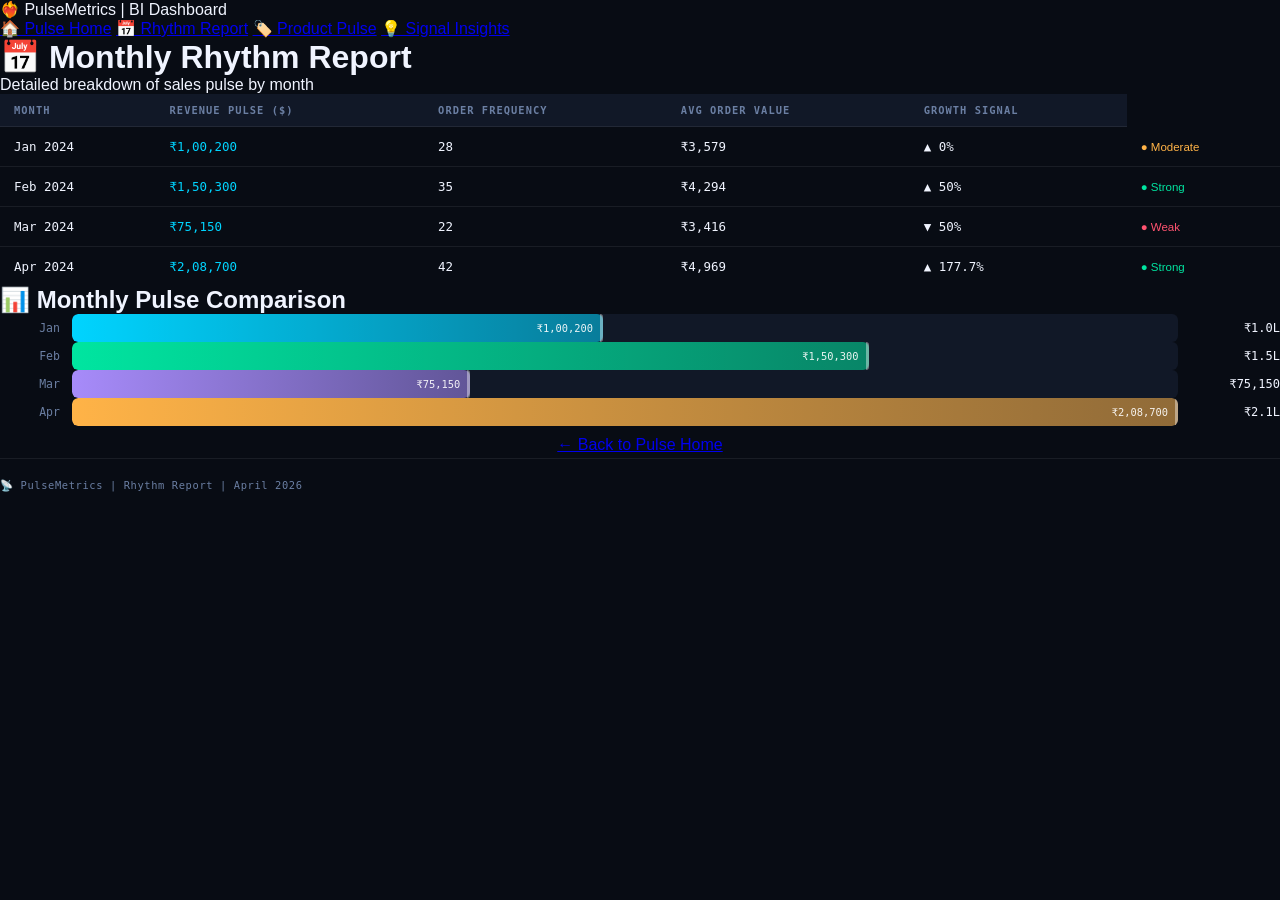
==== monthly-report.html @ 88815585 "Create monthly-report.html" ====
<!DOCTYPE html>
<html lang="en">
<head>
    <meta charset="UTF-8">
    <meta name="viewport" content="width=device-width, initial-scale=1.0">
    <title>PulseMetrics | Rhythm Report</title>
    <link rel="stylesheet" href="style.css">
</head>
<body>
    <div class="container">
        <nav class="navbar">
            <div class="logo">❤️‍🔥 PulseMetrics | BI Dashboard</div>
            <div class="nav-links">
                <a href="index.html">🏠 Pulse Home</a>
                <a href="monthly-report.html" class="active">📅 Rhythm Report</a>
                <a href="products.html">🏷️ Product Pulse</a>
                <a href="insights.html">💡 Signal Insights</a>
            </div>
        </nav>

        <h1>📅 Monthly Rhythm Report</h1>
        <p class="subtitle">Detailed breakdown of sales pulse by month</p>

        <div class="card">
            <table class="data-table" id="monthlyTable">
                <thead>
                    <tr><th>Month</th><th>Revenue Pulse ($)</th><th>Order Frequency</th><th>Avg Order Value</th><th>Growth Signal</th></tr>
                </thead>
                <tbody id="monthlyTableBody"></tbody>
            </table>
        </div>

        <div class="card">
            <h2>📊 Monthly Pulse Comparison</h2>
            <div class="bar-chart" id="comparisonChart"></div>
        </div>

        <div class="nav-buttons">
            <a href="index.html" class="btn">← Back to Pulse Home</a>
        </div>

        <footer class="footer">📡 PulseMetrics | Rhythm Report | April 2026</footer>
    </div>
    <script src="script.js"></script>
</body>
</html>
---- style.css ----
/* ===========================
   PulseMetrics — Premium Dark BI Theme
   =========================== */

:root {
    --bg: #080c14;
    --bg2: #0d1320;
    --bg3: #111827;
    --surface: #141c2e;
    --surface2: #1a2540;
    --border: rgba(255,255,255,0.07);
    --border-bright: rgba(255,255,255,0.13);

    --cyan:   #00d4ff;
    --green:  #00e5a0;
    --amber:  #ffb347;
    --violet: #a78bfa;
    --red:    #ff5370;
    --white:  #f0f4ff;
    --muted:  #6b7fa3;

    --font-mono: 'Space Mono', monospace;
    --font-sans: 'DM Sans', sans-serif;

    --sidebar-w: 240px;
    --topbar-h: 64px;
    --radius: 14px;
    --radius-sm: 8px;

    --shadow: 0 4px 24px rgba(0,0,0,0.4);
    --shadow-lg: 0 8px 48px rgba(0,0,0,0.6);

    --transition: 0.22s cubic-bezier(0.4,0,0.2,1);
}

*, *::before, *::after { box-sizing: border-box; margin: 0; padding: 0; }

html { scroll-behavior: smooth; }

body {
    font-family: var(--font-sans);
    background: var(--bg);
    color: var(--white);
    min-height: 100vh;
    overflow-x: hidden;
}

/* ─── Background Grid ─── */
.bg-grid {
    position: fixed;
    inset: 0;
    background-image:
        linear-gradient(rgba(0,212,255,0.03) 1px, transparent 1px),
        linear-gradient(90deg, rgba(0,212,255,0.03) 1px, transparent 1px);
    background-size: 40px 40px;
    pointer-events: none;
    z-index: 0;
}

/* ─── Layout ─── */
.layout {
    display: flex;
    min-height: 100vh;
    position: relative;
    z-index: 1;
}

/* ─── Sidebar ─── */
.sidebar {
    width: var(--sidebar-w);
    background: var(--surface);
    border-right: 1px solid var(--border);
    display: flex;
    flex-direction: column;
    position: fixed;
    top: 0; left: 0;
    height: 100vh;
    z-index: 100;
    transition: transform var(--transition);
    backdrop-filter: blur(12px);
}

.sidebar-logo {
    display: flex;
    align-items: center;
    gap: 12px;
    padding: 22px 20px;
    border-bottom: 1px solid var(--border);
}

.logo-hex {
    font-size: 1.8rem;
    color: var(--cyan);
    filter: drop-shadow(0 0 8px var(--cyan));
    line-height: 1;
}

.logo-title {
    font-family: var(--font-mono);
    font-size: 0.85rem;
    font-weight: 700;
    letter-spacing: 0.08em;
    color: var(--white);
}

.logo-sub {
    font-size: 0.65rem;
    color: var(--muted);
    letter-spacing: 0.06em;
    margin-top: 2px;
}

.sidebar-nav {
    flex: 1;
    padding: 16px 12px;
    overflow-y: auto;
}

.nav-section-label {
    font-family: var(--font-mono);
    font-size: 0.6rem;
    letter-spacing: 0.18em;
    color: var(--muted);
    padding: 0 8px;
    margin-bottom: 8px;
    margin-top: 4px;
}

.nav-item {
    display: flex;
    align-items: center;
    gap: 10px;
    padding: 10px 12px;
    border-radius: var(--radius-sm);
    text-decoration: none;
    color: var(--muted);
    font-size: 0.85rem;
    font-weight: 500;
    transition: all var(--transition);
    margin-bottom: 4px;
    position: relative;
}

.nav-item:hover {
    background: var(--surface2);
    color: var(--white);
}

.nav-item.active {
    background: rgba(0,212,255,0.1);
    color: var(--cyan);
    border: 1px solid rgba(0,212,255,0.2);
}

.nav-item.active .nav-icon { color: var(--cyan); }

.nav-icon {
    font-size: 1rem;
    width: 20px;
    text-align: center;
}

.nav-text { flex: 1; }

.live-badge {
    font-family: var(--font-mono);
    font-size: 0.55rem;
    background: var(--green);
    color: #000;
    padding: 2px 6px;
    border-radius: 20px;
    letter-spacing: 0.1em;
    font-weight: 700;
    animation: blink 2s ease-in-out infinite;
}

@keyframes blink {
    0%, 100% { opacity: 1; }
    50% { opacity: 0.5; }
}

.sidebar-stat {
    padding: 8px 12px;
    margin-bottom: 6px;
}

.ss-label {
    font-size: 0.65rem;
    color: var(--muted);
    letter-spacing: 0.08em;
    margin-bottom: 2px;
}

.ss-val {
    font-family: var(--font-mono);
    font-size: 0.78rem;
    color: var(--white);
}

.sidebar-profile {
    display: flex;
    align-items: center;
    gap: 10px;
    padding: 16px 16px;
    border-top: 1px solid var(--border);
}

.profile-avatar {
    width: 36px;
    height: 36px;
    border-radius: 50%;
    background: linear-gradient(135deg, var(--cyan), var(--violet));
    display: flex;
    align-items: center;
    justify-content: center;
    font-family: var(--font-mono);
    font-size: 0.7rem;
    font-weight: 700;
    color: var(--bg);
    flex-shrink: 0;
}

.profile-info { flex: 1; overflow: hidden; }

.profile-name {
    font-size: 0.8rem;
    font-weight: 600;
    color: var(--white);
    white-space: nowrap;
    overflow: hidden;
    text-overflow: ellipsis;
}

.profile-role {
    font-size: 0.65rem;
    color: var(--muted);
    white-space: nowrap;
    overflow: hidden;
    text-overflow: ellipsis;
}

.online-dot {
    width: 8px; height: 8px;
    background: var(--green);
    border-radius: 50%;
    flex-shrink: 0;
    box-shadow: 0 0 6px var(--green);
    animation: blink 2s ease-in-out infinite;
}

/* ─── Main Content ─── */
.main {
    margin-left: var(--sidebar-w);
    flex: 1;
    display: flex;
    flex-direction: column;
    min-height: 100vh;
    padding: 24px;
    padding-top: calc(var(--topbar-h) + 24px);
}

/* ─── Topbar ─── */
.topbar {
    position: fixed;
    top: 0;
    left: var(--sidebar-w);
    right: 0;
    height: var(--topbar-h);
    background: rgba(8,12,20,0.85);
    backdrop-filter: blur(16px);
    border-bottom: 1px solid var(--border);
    display: flex;
    align-items: center;
    justify-content: space-between;
    padding: 0 24px;
    z-index: 90;
}

.topbar-left { display: flex; align-items: center; gap: 16px; }
.topbar-right { display: flex; align-items: center; gap: 16px; }

.hamburger {
    display: none;
    flex-direction: column;
    gap: 5px;
    background: none;
    border: none;
    cursor: pointer;
    padding: 4px;
}

.hamburger span {
    display: block;
    width: 22px;
    height: 2px;
    background: var(--muted);
    border-radius: 2px;
    transition: all var(--transition);
}

.page-heading {
    font-family: var(--font-mono);
    font-size: 1rem;
    font-weight: 700;
    color: var(--white);
    letter-spacing: 0.04em;
}

.page-sub {
    font-size: 0.72rem;
    color: var(--muted);
    margin-top: 1px;
}

.live-indicator {
    display: flex;
    align-items: center;
    gap: 6px;
    font-size: 0.75rem;
    font-family: var(--font-mono);
    color: var(--green);
    position: relative;
}

.pulse-ring {
    position: absolute;
    width: 14px;
    height: 14px;
    border: 2px solid var(--green);
    border-radius: 50%;
    animation: ping 1.5s ease-out infinite;
    left: -2px;
}

.pulse-core {
    width: 8px;
    height: 8px;
    background: var(--green);
    border-radius: 50%;
    box-shadow: 0 0 8px var(--green);
    position: relative;
    margin-left: 12px;
}

@keyframes ping {
    0% { transform: scale(1); opacity: 1; }
    100% { transform: scale(2.2); opacity: 0; }
}

.clock {
    font-family: var(--font-mono);
    font-size: 0.78rem;
    color: var(--muted);
    letter-spacing: 0.05em;
    background: var(--surface2);
    padding: 4px 10px;
    border-radius: 6px;
    border: 1px solid var(--border);
}

/* ─── KPI Grid ─── */
.kpi-grid {
    display: grid;
    grid-template-columns: repeat(4, 1fr);
    gap: 16px;
    margin-bottom: 20px;
}

.kpi-card {
    background: var(--surface);
    border: 1px solid var(--border);
    border-radius: var(--radius);
    padding: 20px;
    position: relative;
    overflow: hidden;
    transition: transform var(--transition), box-shadow var(--transition);
    cursor: default;
}

.kpi-card::before {
    content: '';
    position: absolute;
    top: 0; left: 0; right: 0;
    height: 3px;
}

.kpi-card.cyan::before { background: linear-gradient(90deg, var(--cyan), transparent); }
.kpi-card.green::before { background: linear-gradient(90deg, var(--green), transparent); }
.kpi-card.amber::before { background: linear-gradient(90deg, var(--amber), transparent); }
.kpi-card.violet::before { background: linear-gradient(90deg, var(--violet), transparent); }

.kpi-card::after {
    content: '';
    position: absolute;
    bottom: -30px; right: -30px;
    width: 90px; height: 90px;
    border-radius: 50%;
    opacity: 0.06;
}

.kpi-card.cyan::after { background: var(--cyan); }
.kpi-card.green::after { background: var(--green); }
.kpi-card.amber::after { background: var(--amber); }
.kpi-card.violet::after { background: var(--violet); }

.kpi-card:hover {
    transform: translateY(-3px);
    box-shadow: var(--shadow);
    border-color: var(--border-bright);
}

.kpi-label {
    font-size: 0.72rem;
    color: var(--muted);
    letter-spacing: 0.07em;
    text-transform: uppercase;
    margin-bottom: 8px;
}

.kpi-value {
    font-family: var(--font-mono);
    font-size: 1.7rem;
    font-weight: 700;
    color: var(--white);
    letter-spacing: -0.02em;
    margin-bottom: 10px;
    line-height: 1;
}

.kpi-card.cyan .kpi-value { color: var(--cyan); text-shadow: 0 0 20px rgba(0,212,255,0.3); }
.kpi-card.green .kpi-value { color: var(--green); text-shadow: 0 0 20px rgba(0,229,160,0.3); }
.kpi-card.amber .kpi-value { color: var(--amber); text-shadow: 0 0 20px rgba(255,179,71,0.3); }
.kpi-card.violet .kpi-value { color: var(--violet); text-shadow: 0 0 20px rgba(167,139,250,0.3); }

.kpi-spark {
    height: 30px;
    margin-bottom: 10px;
}

.kpi-trend {
    font-size: 0.72rem;
    font-family: var(--font-mono);
}

.kpi-trend.positive { color: var(--green); }
.kpi-trend.negative { color: var(--red); }

/* ─── Charts Row ─── */
.charts-row {
    display: flex;
    gap: 16px;
    margin-bottom: 20px;
}

.flex-2 { flex: 2; }
.flex-1 { flex: 1; }

/* ─── Panel ─── */
.panel {
    background: var(--surface);
    border: 1px solid var(--border);
    border-radius: var(--radius);
    padding: 22px;
    margin-bottom: 20px;
    transition: border-color var(--transition);
}

.panel:hover { border-color: var(--border-bright); }

.panel-hd {
    display: flex;
    justify-content: space-between;
    align-items: flex-start;
    margin-bottom: 20px;
}

.panel-title {
    font-family: var(--font-mono);
    font-size: 0.82rem;
    font-weight: 700;
    color: var(--white);
    letter-spacing: 0.04em;
}

.panel-sub {
    font-size: 0.7rem;
    color: var(--muted);
    margin-top: 3px;
}

.panel-badge {
    font-family: var(--font-mono);
    font-size: 0.6rem;
    color: var(--cyan);
    border: 1px solid rgba(0,212,255,0.3);
    padding: 3px 8px;
    border-radius: 20px;
    background: rgba(0,212,255,0.06);
    letter-spacing: 0.08em;
}

/* ─── Bar Chart ─── */
.bar-chart-container {
    display: flex;
    flex-direction: column;
    gap: 14px;
}

.bar-row {
    display: grid;
    grid-template-columns: 60px 1fr 90px;
    align-items: center;
    gap: 12px;
}

.bar-label {
    font-family: var(--font-mono);
    font-size: 0.72rem;
    color: var(--muted);
    text-align: right;
}

.bar-track {
    height: 28px;
    background: var(--bg3);
    border-radius: 6px;
    overflow: hidden;
    position: relative;
}

.bar-fill {
    height: 100%;
    border-radius: 6px;
    display: flex;
    align-items: center;
    justify-content: flex-end;
    padding-right: 10px;
    font-family: var(--font-mono);
    font-size: 0.65rem;
    color: rgba(255,255,255,0.9);
    position: relative;
    transition: width 1s cubic-bezier(0.4,0,0.2,1);
    width: 0;
}

.bar-fill::after {
    content: '';
    position: absolute;
    right: 0; top: 0; bottom: 0;
    width: 3px;
    background: rgba(255,255,255,0.4);
    border-radius: 0 6px 6px 0;
}

.bar-val {
    font-family: var(--font-mono);
    font-size: 0.75rem;
    color: var(--white);
    text-align: right;
}

/* ─── Donut ─── */
.donut-area {
    position: relative;
    display: flex;
    justify-content: center;
    align-items: center;
    margin: 10px 0;
}

.donut-svg {
    width: 160px;
    height: 160px;
}

.donut-center-text {
    position: absolute;
    text-align: center;
}

.donut-pct {
    font-family: var(--font-mono);
    font-size: 1.2rem;
    font-weight: 700;
    color: var(--white);
}

.donut-lbl {
    font-size: 0.65rem;
    color: var(--muted);
}

.donut-legend {
    display: flex;
    flex-direction: column;
    gap: 8px;
    margin-top: 12px;
}

.legend-item {
    display: flex;
    align-items: center;
    gap: 8px;
    font-size: 0.75rem;
}

.legend-dot {
    width: 10px;
    height: 10px;
    border-radius: 3px;
    flex-shrink: 0;
}

.legend-name { flex: 1; color: var(--muted); }
.legend-pct { font-family: var(--font-mono); color: var(--white); font-size: 0.72rem; }

/* ─── Two Column ─── */
.two-col {
    display: grid;
    grid-template-columns: 1fr 1fr;
    gap: 16px;
    margin-bottom: 20px;
}

/* ─── Filter Tabs ─── */
.filter-tabs {
    display: flex;
    gap: 8px;
    flex-wrap: wrap;
    margin-bottom: 16px;
}

.ftab {
    font-family: var(--font-mono);
    font-size: 0.72rem;
    padding: 6px 14px;
    border-radius: 20px;
    border: 1px solid var(--border);
    background: transparent;
    color: var(--muted);
    cursor: pointer;
    transition: all var(--transition);
    letter-spacing: 0.04em;
}

.ftab:hover { border-color: var(--cyan); color: var(--cyan); }

.ftab.active {
    background: rgba(0,212,255,0.12);
    border-color: var(--cyan);
    color: var(--cyan);
}

/* ─── Filter Cards ─── */
.filter-cards {
    display: grid;
    grid-template-columns: 1fr 1fr;
    gap: 10px;
}

.fc {
    background: var(--bg3);
    border: 1px solid var(--border);
    border-radius: var(--radius-sm);
    padding: 12px 14px;
    transition: all var(--transition);
}

.fc:hover { border-color: var(--border-bright); }

.fc.cyan { border-left: 3px solid var(--cyan); }
.fc.green { border-left: 3px solid var(--green); }
.fc.amber { border-left: 3px solid var(--amber); }

.fc-label {
    font-size: 0.65rem;
    color: var(--muted);
    text-transform: uppercase;
    letter-spacing: 0.08em;
    margin-bottom: 4px;
}

.fc-val {
    font-family: var(--font-mono);
    font-size: 1rem;
    font-weight: 700;
    color: var(--white);
}

.fc.cyan .fc-val { color: var(--cyan); }
.fc.green .fc-val { color: var(--green); }
.fc.amber .fc-val { color: var(--amber); }

/* ─── Slider ─── */
.slider-section { margin-bottom: 16px; }

.slider-meta {
    font-size: 0.78rem;
    color: var(--muted);
    margin-bottom: 10px;
}

.slider-pct {
    font-family: var(--font-mono);
    font-size: 1.1rem;
    color: var(--cyan);
    font-weight: 700;
}

.custom-slider {
    -webkit-appearance: none;
    width: 100%;
    height: 4px;
    background: var(--surface2);
    border-radius: 2px;
    outline: none;
    position: relative;
    margin-bottom: 6px;
}

.custom-slider::-webkit-slider-thumb {
    -webkit-appearance: none;
    width: 18px;
    height: 18px;
    border-radius: 50%;
    background: var(--cyan);
    cursor: pointer;
    box-shadow: 0 0 10px var(--cyan);
    transition: transform var(--transition), box-shadow var(--transition);
}

.custom-slider::-webkit-slider-thumb:hover {
    transform: scale(1.2);
    box-shadow: 0 0 16px var(--cyan);
}

.slider-marks {
    display: flex;
    justify-content: space-between;
    font-family: var(--font-mono);
    font-size: 0.6rem;
    color: var(--muted);
}

/* ─── Projection Box ─── */
.projection-box {
    background: linear-gradient(135deg, rgba(0,212,255,0.08), rgba(167,139,250,0.08));
    border: 1px solid rgba(0,212,255,0.2);
    border-radius: var(--radius);
    padding: 16px 20px;
    display: flex;
    align-items: center;
    justify-content: space-between;
    gap: 16px;
    margin-top: 8px;
}

.proj-label {
    font-size: 0.68rem;
    color: var(--muted);
    text-transform: uppercase;
    letter-spacing: 0.08em;
    margin-bottom: 4px;
}

.proj-amount {
    font-family: var(--font-mono);
    font-size: 1.5rem;
    font-weight: 700;
    color: var(--cyan);
    text-shadow: 0 0 20px rgba(0,212,255,0.3);
}

.proj-delta {
    font-family: var(--font-mono);
    font-size: 0.7rem;
    color: var(--green);
    margin-top: 4px;
}

.proj-gauge { width: 80px; flex-shrink: 0; text-align: center; }
.gauge-svg { width: 80px; }
.gauge-val {
    font-family: var(--font-mono);
    font-size: 0.75rem;
    color: var(--cyan);
    margin-top: -8px;
}

/* ─── Table ─── */
.table-wrap { overflow-x: auto; }

.data-table {
    width: 100%;
    border-collapse: collapse;
    font-size: 0.82rem;
}

.data-table th {
    background: var(--bg3);
    padding: 10px 14px;
    text-align: left;
    font-family: var(--font-mono);
    font-size: 0.65rem;
    letter-spacing: 0.1em;
    text-transform: uppercase;
    color: var(--muted);
    border-bottom: 1px solid var(--border);
    white-space: nowrap;
}

.data-table td {
    padding: 12px 14px;
    border-bottom: 1px solid var(--border);
    color: var(--white);
    transition: background var(--transition);
}

.data-table tr:hover td { background: var(--surface2); }
.data-table tr:last-child td { border-bottom: none; }

.td-mono {
    font-family: var(--font-mono);
    font-size: 0.78rem;
}

.rank-badge {
    display: inline-flex;
    align-items: center;
    justify-content: center;
    width: 26px; height: 26px;
    border-radius: 6px;
    font-family: var(--font-mono);
    font-size: 0.75rem;
    font-weight: 700;
}

.rank-1 { background: rgba(255,179,71,0.15); color: var(--amber); border: 1px solid rgba(255,179,71,0.3); }
.rank-2 { background: rgba(0,229,160,0.1); color: var(--green); border: 1px solid rgba(0,229,160,0.2); }
.rank-3 { background: rgba(0,212,255,0.1); color: var(--cyan); border: 1px solid rgba(0,212,255,0.2); }
.rank-other { background: var(--bg3); color: var(--muted); border: 1px solid var(--border); }

.cat-tag {
    font-size: 0.65rem;
    padding: 3px 8px;
    border-radius: 20px;
    font-family: var(--font-mono);
}

.cat-electronics { background: rgba(0,212,255,0.1); color: var(--cyan); }
.cat-accessories { background: rgba(0,229,160,0.1); color: var(--green); }
.cat-audio { background: rgba(167,139,250,0.1); color: var(--violet); }

.mini-bar-wrap { display: flex; align-items: center; gap: 8px; }
.mini-bar-track { flex: 1; height: 6px; background: var(--bg3); border-radius: 3px; overflow: hidden; }
.mini-bar-fill { height: 100%; border-radius: 3px; transition: width 0.8s ease; }

/* ─── Month Cards ─── */
.month-cards {
    display: grid;
    grid-template-columns: repeat(4, 1fr);
    gap: 16px;
    margin-bottom: 20px;
}

.month-card {
    background: var(--surface);
    border: 1px solid var(--border);
    border-radius: var(--radius);
    padding: 18px;
    position: relative;
    overflow: hidden;
    transition: all var(--transition);
}

.month-card:hover { transform: translateY(-3px); border-color: var(--border-bright); }

.mc-month {
    font-family: var(--font-mono);
    font-size: 0.7rem;
    color: var(--muted);
    text-transform: uppercase;
    letter-spacing: 0.1em;
    margin-bottom: 6px;
}

.mc-revenue {
    font-family: var(--font-mono);
    font-size: 1.1rem;
    font-weight: 700;
    color: var(--cyan);
    margin-bottom: 4px;
}

.mc-orders { font-size: 0.72rem; color: var(--muted); margin-bottom: 10px; }

.mc-trend {
    font-family: var(--font-mono);
    font-size: 0.72rem;
}

.mc-bar { height: 3px; border-radius: 2px; margin-top: 10px; }

/* ─── Insights Grid ─── */
.insights-grid {
    display: grid;
    grid-template-columns: repeat(2, 1fr);
    gap: 16px;
    margin-bottom: 20px;
}

.insight-card {
    background: var(--surface);
    border: 1px solid var(--border);
    border-radius: var(--radius);
    padding: 22px;
    transition: all var(--transition);
}

.insight-card:hover {
    transform: translateY(-3px);
    box-shadow: var(--shadow);
    border-color: var(--border-bright);
}

.ic-header {
    display: flex;
    justify-content: space-between;
    align-items: center;
    margin-bottom: 12px;
}

.ic-icon { font-size: 1.5rem; }

.ic-tag {
    font-family: var(--font-mono);
    font-size: 0.6rem;
    padding: 3px 8px;
    border-radius: 20px;
    letter-spacing: 0.08em;
}

.ic-cyan .ic-tag { background: rgba(0,212,255,0.1); color: var(--cyan); border: 1px solid rgba(0,212,255,0.2); }
.ic-green .ic-tag { background: rgba(0,229,160,0.1); color: var(--green); border: 1px solid rgba(0,229,160,0.2); }
.ic-amber .ic-tag { background: rgba(255,179,71,0.1); color: var(--amber); border: 1px solid rgba(255,179,71,0.2); }
.ic-violet .ic-tag { background: rgba(167,139,250,0.1); color: var(--violet); border: 1px solid rgba(167,139,250,0.2); }

.insight-card h3 {
    font-size: 0.92rem;
    font-weight: 600;
    color: var(--white);
    margin-bottom: 8px;
}

.insight-card p {
    font-size: 0.8rem;
    color: var(--muted);
    line-height: 1.6;
    margin-bottom: 12px;
}

.insight-card p strong { color: var(--white); }

.ic-metric { margin-bottom: 14px; }

.ic-metric-val {
    font-family: var(--font-mono);
    font-size: 1.1rem;
    font-weight: 700;
    margin-bottom: 6px;
}

.ic-cyan .ic-metric-val { color: var(--cyan); }
.ic-green .ic-metric-val { color: var(--green); }
.ic-amber .ic-metric-val { color: var(--amber); }
.ic-violet .ic-metric-val { color: var(--violet); }

.ic-metric-bar {
    height: 6px;
    background: var(--bg3);
    border-radius: 3px;
    overflow: hidden;
}

.ic-bar-fill { height: 100%; border-radius: 3px; transition: width 1s ease; }
.cyan-bg { background: linear-gradient(90deg, var(--cyan), rgba(0,212,255,0.4)); }
.green-bg { background: linear-gradient(90deg, var(--green), rgba(0,229,160,0.4)); }
.amber-bg { background: linear-gradient(90deg, var(--amber), rgba(255,179,71,0.4)); }
.violet-bg { background: linear-gradient(90deg, var(--violet), rgba(167,139,250,0.4)); }

.ic-action {
    background: var(--bg3);
    border-left: 3px solid;
    padding: 10px 12px;
    border-radius: 0 var(--radius-sm) var(--radius-sm) 0;
    font-size: 0.75rem;
    color: var(--muted);
    line-height: 1.5;
}

.ic-cyan .ic-action { border-left-color: var(--cyan); }
.ic-green .ic-action { border-left-color: var(--green); }
.ic-amber .ic-action { border-left-color: var(--amber); }
.ic-violet .ic-action { border-left-color: var(--violet); }

/* ─── Exec Summary ─── */
.exec-grid {
    display: grid;
    grid-template-columns: repeat(3, 1fr);
    gap: 14px;
}

.exec-item {
    background: var(--bg3);
    border: 1px solid var(--border);
    border-radius: var(--radius-sm);
    padding: 14px 16px;
    transition: all var(--transition);
}

.exec-item:hover { border-color: var(--border-bright); }

.exec-item.positive { border-left: 3px solid var(--green); }
.exec-item.warning { border-left: 3px solid var(--amber); }

.exec-label {
    font-size: 0.65rem;
    color: var(--muted);
    text-transform: uppercase;
    letter-spacing: 0.08em;
    margin-bottom: 6px;
}

.exec-val {
    font-family: var(--font-mono);
    font-size: 1rem;
    font-weight: 700;
    color: var(--white);
    margin-bottom: 4px;
}

.exec-note { font-size: 0.65rem; color: var(--muted); }

/* ─── Skills Banner ─── */
.skills-banner {
    background: var(--surface);
    border: 1px solid var(--border);
    border-radius: var(--radius);
    padding: 20px 22px;
    margin-bottom: 20px;
}

.skills-title {
    font-family: var(--font-mono);
    font-size: 0.72rem;
    color: var(--muted);
    letter-spacing: 0.1em;
    margin-bottom: 12px;
    text-transform: uppercase;
}

.skills-chips {
    display: flex;
    flex-wrap: wrap;
    gap: 8px;
}

.chip {
    font-family: var(--font-mono);
    font-size: 0.7rem;
    padding: 5px 12px;
    border-radius: 20px;
    border: 1px solid var(--border);
    color: var(--muted);
    background: var(--bg3);
    transition: all var(--transition);
}

.chip:hover {
    border-color: var(--cyan);
    color: var(--cyan);
    background: rgba(0,212,255,0.06);
}

/* ─── Nav buttons ─── */
.nav-buttons { text-align: center; padding: 10px 0 4px; }

.btn-back {
    display: inline-block;
    font-family: var(--font-mono);
    font-size: 0.78rem;
    padding: 10px 24px;
    border-radius: 24px;
    background: transparent;
    border: 1px solid var(--border);
    color: var(--muted);
    text-decoration: none;
    transition: all var(--transition);
    letter-spacing: 0.04em;
}

.btn-back:hover {
    border-color: var(--cyan);
    color: var(--cyan);
    background: rgba(0,212,255,0.06);
}

/* ─── Footer ─── */
.footer {
    display: flex;
    gap: 16px;
    padding: 20px 0 8px;
    border-top: 1px solid var(--border);
    font-family: var(--font-mono);
    font-size: 0.65rem;
    color: var(--muted);
    letter-spacing: 0.06em;
    flex-wrap: wrap;
    margin-top: auto;
}

/* ─── Trend colors in table ─── */
.up { color: var(--green); }
.down { color: var(--red); }

/* ─── Scrollbar ─── */
::-webkit-scrollbar { width: 6px; height: 6px; }
::-webkit-scrollbar-track { background: var(--bg); }
::-webkit-scrollbar-thumb { background: var(--surface2); border-radius: 3px; }
::-webkit-scrollbar-thumb:hover { background: var(--muted); }

/* ─── Responsive ─── */
@media (max-width: 1100px) {
    .kpi-grid { grid-template-columns: repeat(2, 1fr); }
    .month-cards { grid-template-columns: repeat(2, 1fr); }
    .exec-grid { grid-template-columns: repeat(2, 1fr); }
}

@media (max-width: 900px) {
    :root { --sidebar-w: 0px; }

    .sidebar {
        transform: translateX(-240px);
        width: 240px;
    }

    .sidebar.open {
        transform: translateX(0);
        box-shadow: var(--shadow-lg);
    }

    .main {
        margin-left: 0;
    }

    .topbar { left: 0; }

    .hamburger { display: flex; }

    .charts-row { flex-direction: column; }
    .two-col { grid-template-columns: 1fr; }
    .insights-grid { grid-template-columns: 1fr; }

    .page-heading { font-size: 0.9rem; }
}

@media (max-width: 600px) {
    .kpi-grid { grid-template-columns: 1fr 1fr; }
    .month-cards { grid-template-columns: 1fr 1fr; }
    .exec-grid { grid-template-columns: 1fr 1fr; }
    .main { padding: 16px; padding-top: calc(var(--topbar-h) + 16px); }
    .filter-cards { grid-template-columns: 1fr 1fr; }
}

@media (max-width: 400px) {
    .kpi-grid { grid-template-columns: 1fr; }
    .month-cards { grid-template-columns: 1fr; }
}

/* ─── Animations ─── */
@keyframes fadeInUp {
    from { opacity: 0; transform: translateY(20px); }
    to { opacity: 1; transform: translateY(0); }
}

.kpi-card, .panel, .insight-card, .month-card {
    animation: fadeInUp 0.4s ease both;
}

.kpi-grid .kpi-card:nth-child(1) { animation-delay: 0.05s; }
.kpi-grid .kpi-card:nth-child(2) { animation-delay: 0.10s; }
.kpi-grid .kpi-card:nth-child(3) { animation-delay: 0.15s; }
.kpi-grid .kpi-card:nth-child(4) { animation-delay: 0.20s; }
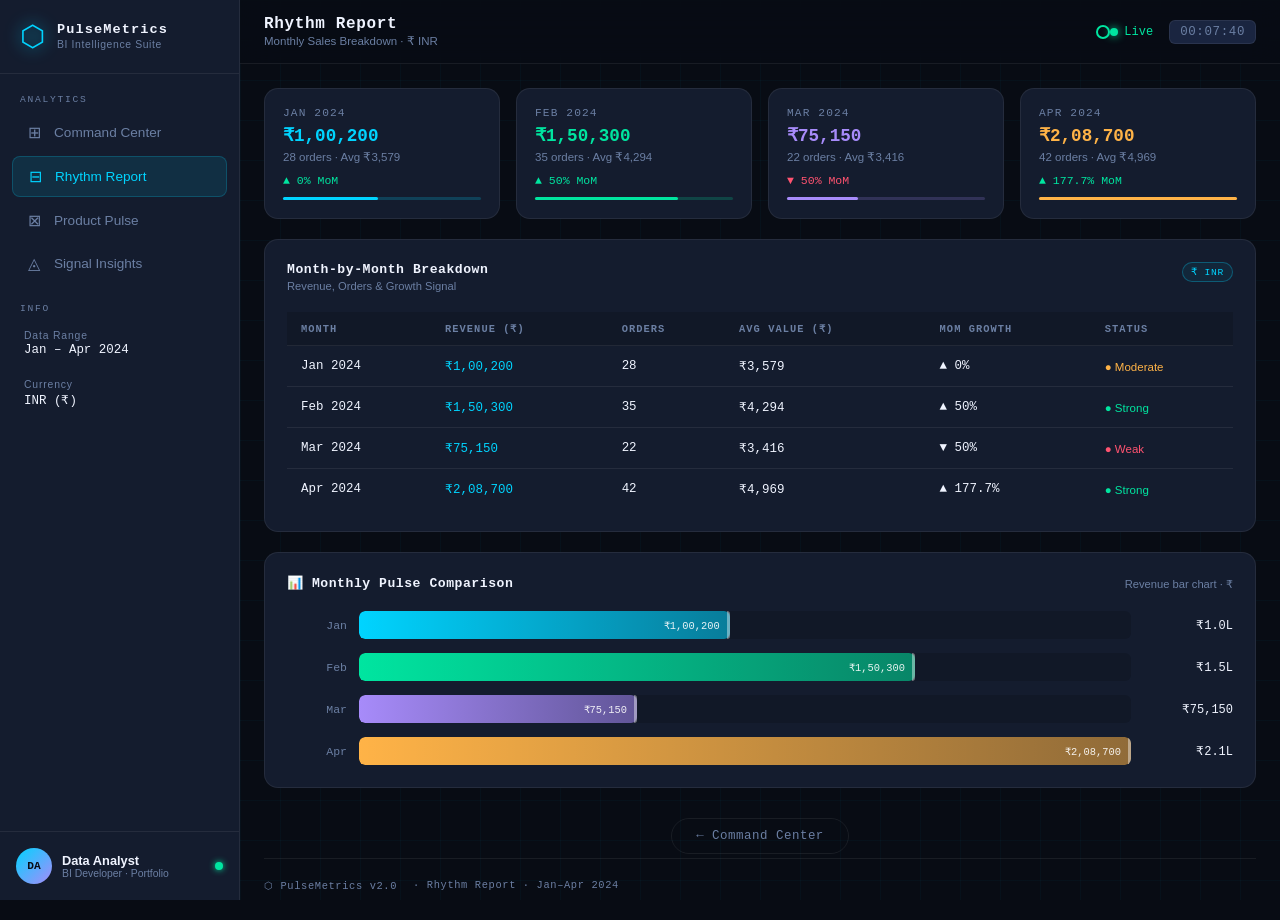
==== commit cd87bdcf: "Update monthly-report.html" ====
--- a/monthly-report.html
+++ b/monthly-report.html
@@ -5,41 +5,94 @@
     <meta name="viewport" content="width=device-width, initial-scale=1.0">
     <title>PulseMetrics | Rhythm Report</title>
     <link rel="stylesheet" href="style.css">
+    <link href="https://fonts.googleapis.com/css2?family=Space+Mono:ital,wght@0,400;0,700;1,400&family=DM+Sans:wght@300;400;500;600;700&display=swap" rel="stylesheet">
 </head>
 <body>
-    <div class="container">
-        <nav class="navbar">
-            <div class="logo">❤️‍🔥 PulseMetrics | BI Dashboard</div>
-            <div class="nav-links">
-                <a href="index.html">🏠 Pulse Home</a>
-                <a href="monthly-report.html" class="active">📅 Rhythm Report</a>
-                <a href="products.html">🏷️ Product Pulse</a>
-                <a href="insights.html">💡 Signal Insights</a>
+    <div class="bg-grid"></div>
+    <div class="layout">
+        <aside class="sidebar" id="sidebar">
+            <div class="sidebar-logo">
+                <div class="logo-hex">⬡</div>
+                <div>
+                    <div class="logo-title">PulseMetrics</div>
+                    <div class="logo-sub">BI Intelligence Suite</div>
+                </div>
             </div>
-        </nav>
+            <nav class="sidebar-nav">
+                <div class="nav-section-label">ANALYTICS</div>
+                <a href="index.html" class="nav-item"><span class="nav-icon">⊞</span><span class="nav-text">Command Center</span></a>
+                <a href="monthly-report.html" class="nav-item active"><span class="nav-icon">⊟</span><span class="nav-text">Rhythm Report</span></a>
+                <a href="products.html" class="nav-item"><span class="nav-icon">⊠</span><span class="nav-text">Product Pulse</span></a>
+                <a href="insights.html" class="nav-item"><span class="nav-icon">◬</span><span class="nav-text">Signal Insights</span></a>
+                <div class="nav-section-label" style="margin-top:20px">INFO</div>
+                <div class="sidebar-stat"><div class="ss-label">Data Range</div><div class="ss-val">Jan – Apr 2024</div></div>
+                <div class="sidebar-stat"><div class="ss-label">Currency</div><div class="ss-val">INR (₹)</div></div>
+            </nav>
+            <div class="sidebar-profile">
+                <div class="profile-avatar">DA</div>
+                <div class="profile-info"><div class="profile-name">Data Analyst</div><div class="profile-role">BI Developer · Portfolio</div></div>
+                <div class="online-dot"></div>
+            </div>
+        </aside>
 
-        <h1>📅 Monthly Rhythm Report</h1>
-        <p class="subtitle">Detailed breakdown of sales pulse by month</p>
+        <main class="main">
+            <header class="topbar">
+                <div class="topbar-left">
+                    <button class="hamburger" id="hamburger"><span></span><span></span><span></span></button>
+                    <div>
+                        <h1 class="page-heading">Rhythm Report</h1>
+                        <p class="page-sub">Monthly Sales Breakdown · ₹ INR</p>
+                    </div>
+                </div>
+                <div class="topbar-right">
+                    <div class="live-indicator"><span class="pulse-ring"></span><span class="pulse-core"></span>Live</div>
+                    <div class="clock" id="clock">--:--:--</div>
+                </div>
+            </header>
 
-        <div class="card">
-            <table class="data-table" id="monthlyTable">
-                <thead>
-                    <tr><th>Month</th><th>Revenue Pulse ($)</th><th>Order Frequency</th><th>Avg Order Value</th><th>Growth Signal</th></tr>
-                </thead>
-                <tbody id="monthlyTableBody"></tbody>
-            </table>
-        </div>
+            <!-- Month Summary Cards -->
+            <section class="month-cards" id="monthCards"></section>
 
-        <div class="card">
-            <h2>📊 Monthly Pulse Comparison</h2>
-            <div class="bar-chart" id="comparisonChart"></div>
-        </div>
+            <!-- Table -->
+            <div class="panel">
+                <div class="panel-hd">
+                    <div>
+                        <div class="panel-title">Month-by-Month Breakdown</div>
+                        <div class="panel-sub">Revenue, Orders & Growth Signal</div>
+                    </div>
+                    <div class="panel-badge">₹ INR</div>
+                </div>
+                <div class="table-wrap">
+                    <table class="data-table" id="monthlyTable">
+                        <thead>
+                            <tr>
+                                <th>Month</th>
+                                <th>Revenue (₹)</th>
+                                <th>Orders</th>
+                                <th>Avg Value (₹)</th>
+                                <th>MoM Growth</th>
+                                <th>Status</th>
+                            </tr>
+                        </thead>
+                        <tbody id="monthlyTableBody"></tbody>
+                    </table>
+                </div>
+            </div>
 
-        <div class="nav-buttons">
-            <a href="index.html" class="btn">← Back to Pulse Home</a>
-        </div>
+            <!-- Comparison Chart -->
+            <div class="panel">
+                <div class="panel-hd">
+                    <div class="panel-title">📊 Monthly Pulse Comparison</div>
+                    <div class="panel-sub">Revenue bar chart · ₹</div>
+                </div>
+                <div class="bar-chart-container" id="comparisonChart"></div>
+            </div>
 
-        <footer class="footer">📡 PulseMetrics | Rhythm Report | April 2026</footer>
+            <div class="nav-buttons">
+                <a href="index.html" class="btn-back">← Command Center</a>
+            </div>
+            <footer class="footer"><span>⬡ PulseMetrics v2.0</span><span>· Rhythm Report · Jan–Apr 2024</span></footer>
+        </main>
     </div>
     <script src="script.js"></script>
 </body>
